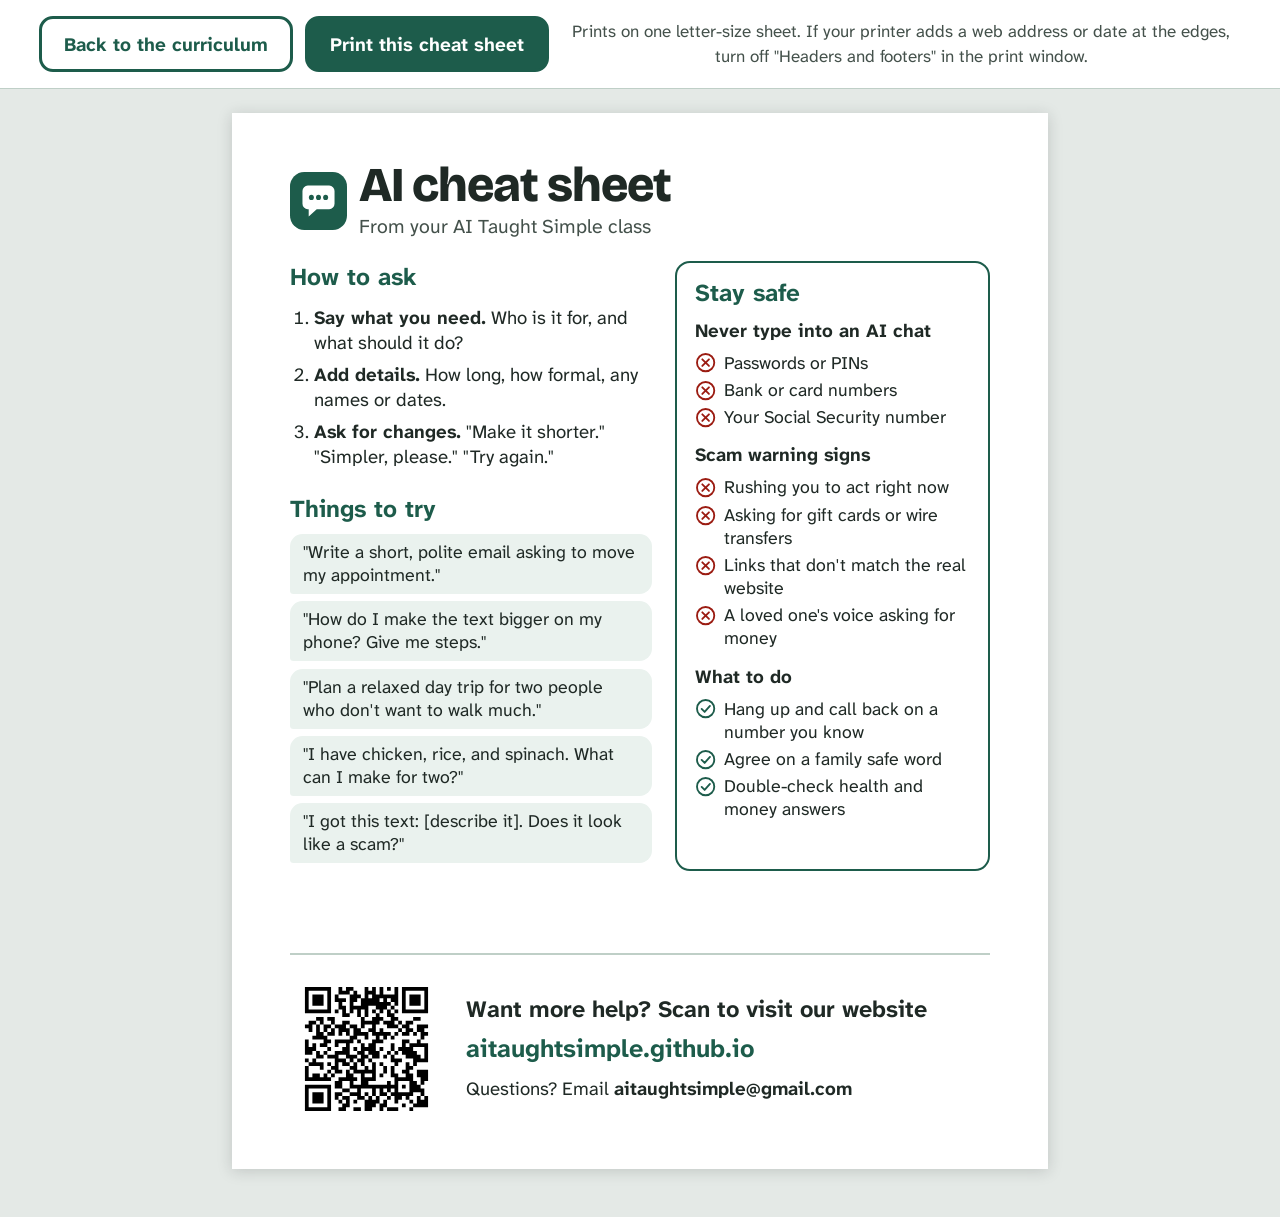
==== cheat-sheet/index.html @ e0359e00 "Add curriculum, cheat sheet, scam quiz, text size control, interest list - /curriculum/: six lessons" ====
<!doctype html>
<html lang="en" data-title="AI cheat sheet: {name}">
<head>
  <meta charset="utf-8">
  <meta name="viewport" content="width=device-width, initial-scale=1">
  <!-- RENAME: if you change the club name in config.js, change it in this line too. -->
  <title>AI cheat sheet: AI Taught Simple</title>
  <meta name="description" content="A one-page, printable AI cheat sheet: how to ask, prompts to try, and how to stay safe from AI scams.">
  <link rel="canonical" href="https://aitaughtsimple.github.io/cheat-sheet/">
  <link rel="icon" href="../assets/icon.svg" type="image/svg+xml">
  <link rel="preconnect" href="https://fonts.googleapis.com">
  <link rel="preconnect" href="https://fonts.gstatic.com" crossorigin>
  <link rel="stylesheet" href="https://fonts.googleapis.com/css2?family=Atkinson+Hyperlegible+Next:wght@400;700&family=Bricolage+Grotesque:opsz,wght@12..96,700;12..96,800&display=swap">
  <link rel="stylesheet" href="../assets/flyer.css?v=130932">
  <script src="../config.js?v=130932"></script>
</head>
<body>
  <svg width="0" height="0" style="position:absolute" aria-hidden="true" focusable="false">
    <defs>
      <symbol id="i-check" viewBox="0 0 32 32"><g fill="none" stroke="currentColor" stroke-width="2.8" stroke-linecap="round" stroke-linejoin="round"><circle cx="16" cy="16" r="13"/><polyline points="10 16.5 14.5 21 22.5 12"/></g></symbol>
      <symbol id="i-x" viewBox="0 0 32 32"><g fill="none" stroke="currentColor" stroke-width="2.8" stroke-linecap="round"><circle cx="16" cy="16" r="13"/><path d="M11 11l10 10M21 11L11 21"/></g></symbol>
    </defs>
  </svg>

  <div class="toolbar">
    <a class="tb-btn" href="../curriculum/">Back to the curriculum</a>
    <button class="tb-btn tb-btn--primary" type="button" data-print>Print this cheat sheet</button>
    <p>Prints on one letter-size sheet. If your printer adds a web address or date at the edges, turn off "Headers and footers" in the print window.</p>
  </div>

  <main class="sheet cs">
    <header class="f-head">
      <img class="f-logo" src="../assets/icon.svg" alt="" width="60" height="60">
      <div>
        <h1 class="cs-title">AI cheat sheet</h1>
        <p class="cs-sub">From your <span data-site="name">AI Taught Simple</span> class</p>
      </div>
    </header>

    <div class="cs-grid">
      <div>
        <section>
          <h2>How to ask</h2>
          <ol class="cs-steps">
            <li><strong>Say what you need.</strong> Who is it for, and what should it do?</li>
            <li><strong>Add details.</strong> How long, how formal, any names or dates.</li>
            <li><strong>Ask for changes.</strong> "Make it shorter." "Simpler, please." "Try again."</li>
          </ol>
        </section>

        <section>
          <h2>Things to try</h2>
          <ul class="cs-prompts">
            <li>"Write a short, polite email asking to move my appointment."</li>
            <li>"How do I make the text bigger on my phone? Give me steps."</li>
            <li>"Plan a relaxed day trip for two people who don't want to walk much."</li>
            <li>"I have chicken, rice, and spinach. What can I make for two?"</li>
            <li>"I got this text: [describe it]. Does it look like a scam?"</li>
          </ul>
        </section>
      </div>

      <section class="cs-safe">
        <h2>Stay safe</h2>
        <h3>Never type into an AI chat</h3>
        <ul class="cs-list cs-list--no">
          <li><svg aria-hidden="true"><use href="#i-x"/></svg>Passwords or PINs</li>
          <li><svg aria-hidden="true"><use href="#i-x"/></svg>Bank or card numbers</li>
          <li><svg aria-hidden="true"><use href="#i-x"/></svg>Your Social Security number</li>
        </ul>
        <h3>Scam warning signs</h3>
        <ul class="cs-list cs-list--no">
          <li><svg aria-hidden="true"><use href="#i-x"/></svg>Rushing you to act right now</li>
          <li><svg aria-hidden="true"><use href="#i-x"/></svg>Asking for gift cards or wire transfers</li>
          <li><svg aria-hidden="true"><use href="#i-x"/></svg>Links that don't match the real website</li>
          <li><svg aria-hidden="true"><use href="#i-x"/></svg>A loved one's voice asking for money</li>
        </ul>
        <h3>What to do</h3>
        <ul class="cs-list cs-list--yes">
          <li><svg aria-hidden="true"><use href="#i-check"/></svg>Hang up and call back on a number you know</li>
          <li><svg aria-hidden="true"><use href="#i-check"/></svg>Agree on a family safe word</li>
          <li><svg aria-hidden="true"><use href="#i-check"/></svg>Double-check health and money answers</li>
        </ul>
      </section>
    </div>

    <section class="f-scan">
      <img class="f-qr cs-qr" src="../assets/qr.svg" alt="QR code that opens our website">
      <div>
        <p class="f-scan-title">Want more help? Scan to visit our website</p>
        <p class="f-url" data-site-url>aitaughtsimple.github.io</p>
        <p class="f-contact">Questions? Email <strong data-site="email">aitaughtsimple@gmail.com</strong></p>
      </div>
    </section>
  </main>

  <script src="../assets/site.js?v=130932" defer></script>
</body>
</html>
---- assets/flyer.css ----
/* Printable flyer: one US letter sheet (8.5 x 11 in).
   Sizes inside the sheet use em, so the on-screen preview can shrink on phones. */

:root {
  --ink: #1F2925;
  --ink-soft: #44514B;
  --green: #1D5C4B;
  --green-tint: #EAF2EE;
  --line: #BFCFC7;
  --font: "Atkinson Hyperlegible Next", "Atkinson Hyperlegible", system-ui, -apple-system, "Segoe UI", Roboto, Arial, sans-serif;
  color-scheme: light;
}

*, *::before, *::after { box-sizing: border-box; }

body {
  margin: 0;
  background: #E4E9E6;
  color: var(--ink);
  font-family: var(--font);
  -webkit-text-size-adjust: 100%;
  text-size-adjust: 100%;
}

:focus-visible { outline: 4px solid var(--ink); outline-offset: 3px; border-radius: 6px; }

/* ---------- Screen-only toolbar ---------- */

.toolbar {
  display: flex;
  flex-wrap: wrap;
  justify-content: center;
  align-items: center;
  gap: 12px;
  padding: 16px;
  background: #fff;
  border-bottom: 1px solid var(--line);
  font-size: 19px;
}
.toolbar p { flex-basis: 100%; max-width: 40em; margin: 0; text-align: center; font-size: 17px; line-height: 1.45; color: var(--ink-soft); }
.tb-btn {
  display: inline-flex;
  align-items: center;
  min-height: 56px;
  padding: 10px 22px;
  border: 3px solid var(--green);
  border-radius: 14px;
  background: #fff;
  color: var(--green);
  font: inherit;
  font-weight: 700;
  text-decoration: none;
  cursor: pointer;
}
.tb-btn--primary { background: var(--green); color: #fff; }

/* ---------- The sheet ---------- */

.sheet {
  display: flex;
  flex-direction: column;
  width: 8.5in;
  height: 11in;
  margin: 24px auto 48px;
  padding: 0.5in 0.6in 0.45in;
  background: #fff;
  box-shadow: 0 2px 14px rgba(31, 41, 37, 0.18);
  overflow: hidden;
  font-size: 14pt;
  line-height: 1.35;
}

/* :where() keeps these resets at zero weight so the classes below can set margins */
.sheet :where(p, h1, h2, ul) { margin: 0; }
.sheet :where(ul) { padding: 0; list-style: none; }

.f-head { display: flex; align-items: center; gap: 0.6em; }
.f-logo { width: 3.1em; height: 3.1em; }
.f-name { font-size: 2.45em; font-weight: 700; line-height: 1.05; color: var(--green); letter-spacing: -0.01em; }

.f-title { font-size: 2.1em; line-height: 1.1; letter-spacing: -0.015em; margin-top: 0.5em; text-wrap: balance; }
.f-lede { font-size: 1.2em; margin-top: 0.45em; }

.f-grid {
  display: grid;
  grid-template-columns: 1.3fr 1fr;
  gap: 1.1em;
  margin-top: 1em;
}
.sheet h2 { font-size: 1.3em; color: var(--green); margin-bottom: 0.35em; }
.f-list li { display: flex; align-items: flex-start; gap: 0.5em; padding: 0.2em 0; font-size: 1.05em; }
.f-list svg { width: 1.3em; height: 1.3em; flex: none; color: var(--green); }

.f-facts {
  border: 2px solid var(--line);
  border-radius: 0.8em;
  padding: 0.75em 1em;
}
.f-facts li { padding: 0.18em 0; }

.f-when {
  margin-top: 1em;
  border: 2.5px solid var(--green);
  border-radius: 0.8em;
  padding: 0.75em 1em 0.9em;
  margin-bottom: 1em;
}
.f-when-title { font-size: 1.35em; font-weight: 700; }
.f-blanks { display: flex; flex-wrap: wrap; gap: 0.7em 1.5em; margin-top: 0.6em; }
.f-blanks span { display: flex; align-items: flex-end; gap: 0.4em; flex: 1 1 35%; font-weight: 700; }
.f-blanks .f-wide { flex-basis: 100%; }
.f-blanks i { flex: 1; min-width: 4em; height: 1.3em; border-bottom: 2px solid var(--ink); }

.f-scan {
  display: flex;
  align-items: center;
  gap: 1.2em;
  margin-top: auto;
  padding-top: 0.9em;
  border-top: 2px solid var(--line);
}
.f-qr { width: 2in; height: 2in; flex: none; }
.f-scan-title { font-size: 1.25em; font-weight: 700; line-height: 1.25; }
.f-url { font-size: 1.35em; font-weight: 700; color: var(--green); margin-top: 0.3em; overflow-wrap: anywhere; }
.f-contact { margin-top: 0.6em; }

.f-foot { margin-top: 0.8em; font-size: 0.95em; color: var(--ink-soft); }

/* ---------- Small screens: let the preview reflow ---------- */

@media screen and (max-width: 9in) {
  .sheet {
    width: auto;
    height: auto;
    margin: 16px;
    padding: 24px 20px;
    font-size: 15px;
  }
  .f-grid { grid-template-columns: 1fr; }
  .f-scan { flex-direction: column; align-items: flex-start; margin-top: 1.5em; }
  .f-qr { width: 10em; height: 10em; }
}

/* ---------- Print ---------- */

@media print {
  @page { size: letter; margin: 0; }
  html, body { background: #fff; -webkit-print-color-adjust: exact; print-color-adjust: exact; }
  .toolbar { display: none; }
  .sheet {
    margin: 0;
    width: 8.5in;
    height: 10.98in;
    box-shadow: none;
    break-after: avoid;
    page-break-after: avoid;
  }
}

/* ---------- Cheat sheet (shares the flyer's one-page sheet) ---------- */

.cs .f-head { align-items: center; }
.cs-title { font-family: "Bricolage Grotesque", var(--font); font-size: 2.6em; font-weight: 800; line-height: 1; letter-spacing: -0.02em; color: var(--ink); }
.cs-sub { font-size: 1.05em; color: var(--ink-soft); margin-top: 0.25em !important; }
.cs-grid { display: grid; grid-template-columns: 1.15fr 1fr; gap: 1.2em; margin-top: 1.1em; }
.cs section + section { margin-top: 1em; }
.cs-steps { margin: 0; padding-left: 1.3em; }
.cs-steps li { padding: 0.18em 0; }
.cs-prompts li {
  margin-bottom: 0.4em; padding: 0.4em 0.75em;
  background: var(--green-tint); border-radius: 0.7em 0.7em 0.7em 0.2em;
  font-size: 0.95em; line-height: 1.3;
}
.cs-safe { border: 2.5px solid var(--green); border-radius: 0.8em; padding: 0.75em 0.95em; }
.cs-safe h3 { font-size: 1em; margin: 0.65em 0 0.3em; }
.cs-safe h2 + h3 { margin-top: 0; }
.cs-list li { display: flex; gap: 0.45em; align-items: flex-start; padding: 0.12em 0; font-size: 0.95em; line-height: 1.3; }
.cs-list svg { width: 1.2em; height: 1.2em; flex: none; margin-top: 0.05em; }
.cs-list--no svg { color: #9B1C12; }
.cs-list--yes svg { color: var(--green); }
.cs-qr { width: 1.6in; height: 1.6in; }

@media screen and (max-width: 9in) {
  .cs-grid { grid-template-columns: 1fr; }
  .cs-qr { width: 9em; height: 9em; }
}
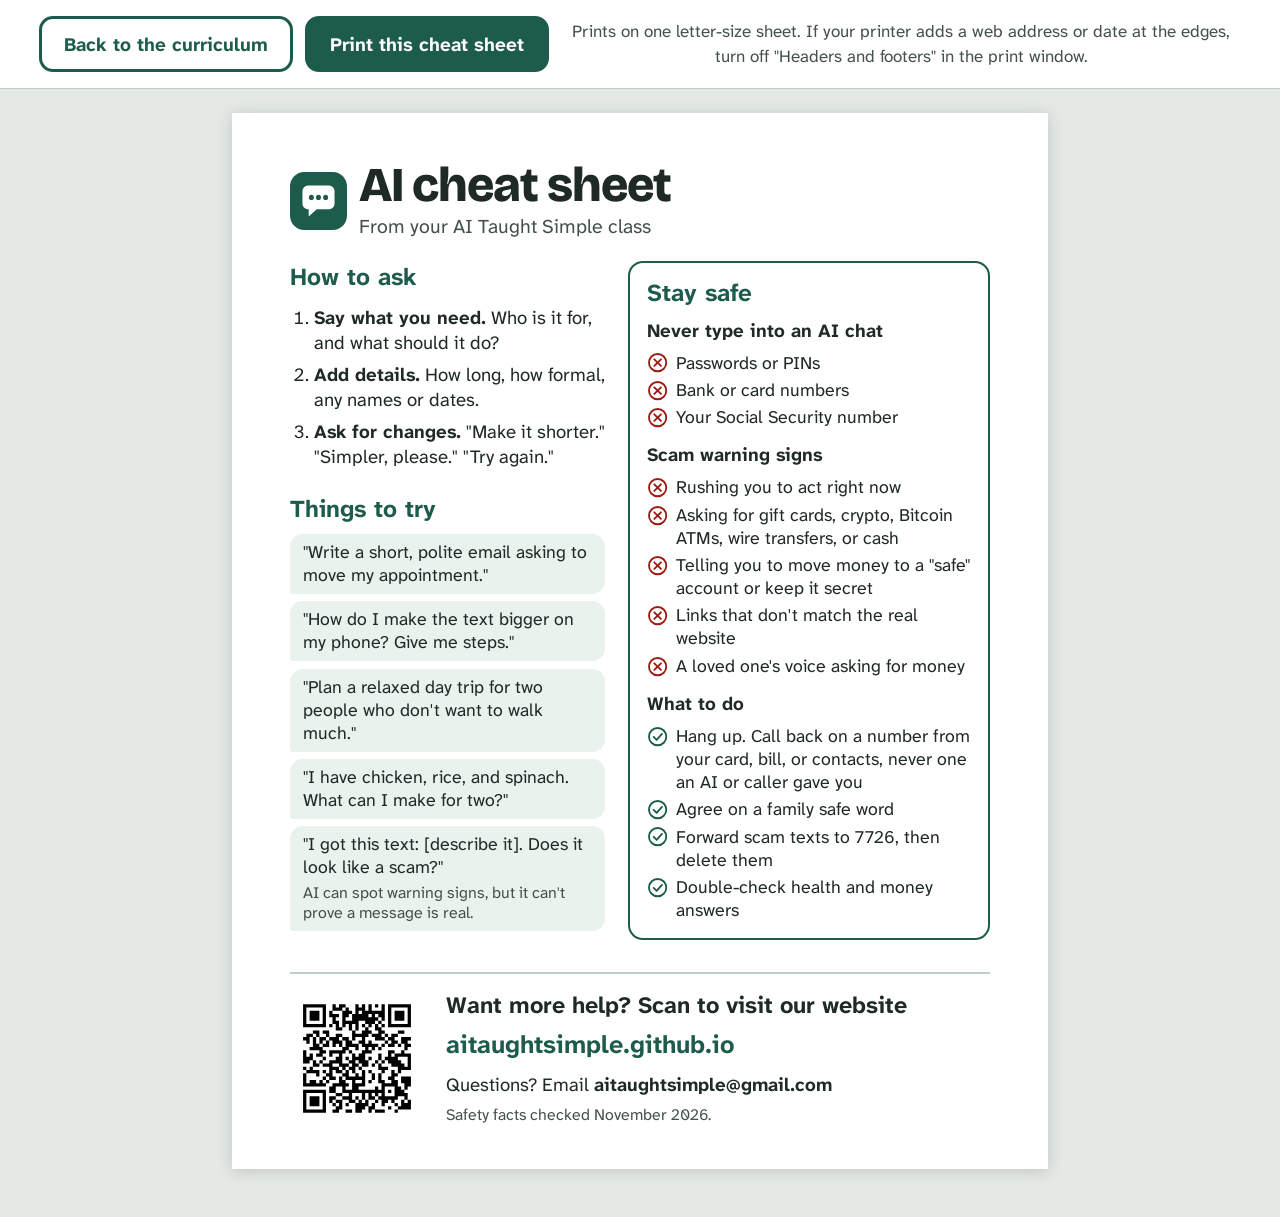
==== commit ec734d77: "Fact-check the scam quiz, add safety promise, update curriculum - Quiz: 8 cards, half real, answers " ====
--- a/cheat-sheet/index.html
+++ b/cheat-sheet/index.html
@@ -11,8 +11,8 @@
   <link rel="preconnect" href="https://fonts.googleapis.com">
   <link rel="preconnect" href="https://fonts.gstatic.com" crossorigin>
   <link rel="stylesheet" href="https://fonts.googleapis.com/css2?family=Atkinson+Hyperlegible+Next:wght@400;700&family=Bricolage+Grotesque:opsz,wght@12..96,700;12..96,800&display=swap">
-  <link rel="stylesheet" href="../assets/flyer.css?v=130932">
-  <script src="../config.js?v=130932"></script>
+  <link rel="stylesheet" href="../assets/flyer.css?v=261115">
+  <script src="../config.js?v=261115"></script>
 </head>
 <body>
   <svg width="0" height="0" style="position:absolute" aria-hidden="true" focusable="false">
@@ -55,7 +55,7 @@
             <li>"How do I make the text bigger on my phone? Give me steps."</li>
             <li>"Plan a relaxed day trip for two people who don't want to walk much."</li>
             <li>"I have chicken, rice, and spinach. What can I make for two?"</li>
-            <li>"I got this text: [describe it]. Does it look like a scam?"</li>
+            <li>"I got this text: [describe it]. Does it look like a scam?" <span class="cs-note">AI can spot warning signs, but it can't prove a message is real.</span></li>
           </ul>
         </section>
       </div>
@@ -71,14 +71,16 @@
         <h3>Scam warning signs</h3>
         <ul class="cs-list cs-list--no">
           <li><svg aria-hidden="true"><use href="#i-x"/></svg>Rushing you to act right now</li>
-          <li><svg aria-hidden="true"><use href="#i-x"/></svg>Asking for gift cards or wire transfers</li>
+          <li><svg aria-hidden="true"><use href="#i-x"/></svg>Asking for gift cards, crypto, Bitcoin ATMs, wire transfers, or cash</li>
+          <li><svg aria-hidden="true"><use href="#i-x"/></svg>Telling you to move money to a "safe" account or keep it secret</li>
           <li><svg aria-hidden="true"><use href="#i-x"/></svg>Links that don't match the real website</li>
           <li><svg aria-hidden="true"><use href="#i-x"/></svg>A loved one's voice asking for money</li>
         </ul>
         <h3>What to do</h3>
         <ul class="cs-list cs-list--yes">
-          <li><svg aria-hidden="true"><use href="#i-check"/></svg>Hang up and call back on a number you know</li>
+          <li><svg aria-hidden="true"><use href="#i-check"/></svg>Hang up. Call back on a number from your card, bill, or contacts, never one an AI or caller gave you</li>
           <li><svg aria-hidden="true"><use href="#i-check"/></svg>Agree on a family safe word</li>
+          <li><svg aria-hidden="true"><use href="#i-check"/></svg>Forward scam texts to 7726, then delete them</li>
           <li><svg aria-hidden="true"><use href="#i-check"/></svg>Double-check health and money answers</li>
         </ul>
       </section>
@@ -90,10 +92,11 @@
         <p class="f-scan-title">Want more help? Scan to visit our website</p>
         <p class="f-url" data-site-url>aitaughtsimple.github.io</p>
         <p class="f-contact">Questions? Email <strong data-site="email">aitaughtsimple@gmail.com</strong></p>
+        <p class="cs-checked">Safety facts checked November 2026.</p>
       </div>
     </section>
   </main>
 
-  <script src="../assets/site.js?v=130932" defer></script>
+  <script src="../assets/site.js?v=261115" defer></script>
 </body>
 </html>
--- a/assets/flyer.css
+++ b/assets/flyer.css
@@ -162,7 +162,7 @@
 .cs .f-head { align-items: center; }
 .cs-title { font-family: "Bricolage Grotesque", var(--font); font-size: 2.6em; font-weight: 800; line-height: 1; letter-spacing: -0.02em; color: var(--ink); }
 .cs-sub { font-size: 1.05em; color: var(--ink-soft); margin-top: 0.25em !important; }
-.cs-grid { display: grid; grid-template-columns: 1.15fr 1fr; gap: 1.2em; margin-top: 1.1em; }
+.cs-grid { display: grid; grid-template-columns: 1fr 1.15fr; gap: 1.2em; margin-top: 1.1em; }
 .cs section + section { margin-top: 1em; }
 .cs-steps { margin: 0; padding-left: 1.3em; }
 .cs-steps li { padding: 0.18em 0; }
@@ -178,7 +178,9 @@
 .cs-list svg { width: 1.2em; height: 1.2em; flex: none; margin-top: 0.05em; }
 .cs-list--no svg { color: #9B1C12; }
 .cs-list--yes svg { color: var(--green); }
-.cs-qr { width: 1.6in; height: 1.6in; }
+.cs-qr { width: 1.4in; height: 1.4in; }
+.cs-note { display: block; margin-top: 0.2em; font-size: 0.9em; color: var(--ink-soft); }
+.cs-checked { margin-top: 0.4em; font-size: 0.85em; color: var(--ink-soft); }
 
 @media screen and (max-width: 9in) {
   .cs-grid { grid-template-columns: 1fr; }
